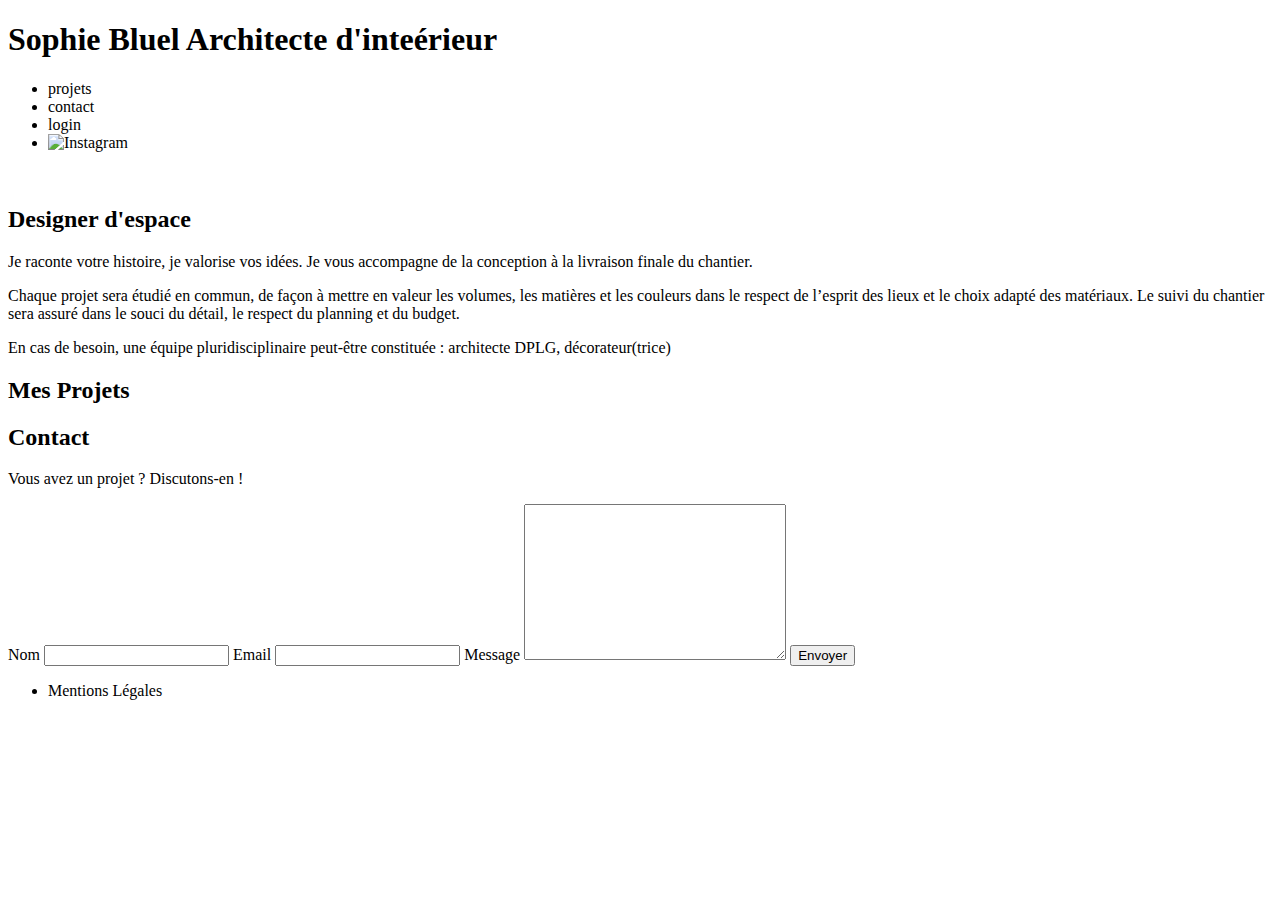
==== FrontEnd/index.html @ a325e03c "Connecting the api and creating gallery" ====
<!DOCTYPE html>
<html lang="fr">
<head>
	<meta charset="UTF-8">
	<title>Sophie Bluel - Architecte d'intérieur</title>
	<meta name="viewport" content="width=device-width, initial-scale=1.0">
	<link rel="preconnect" href="https://fonts.googleapis.com">
	<link rel="preconnect" href="https://fonts.gstatic.com" crossorigin>
	<link href="https://fonts.googleapis.com/css2?family=Syne:wght@700;800&family=Work+Sans&display=swap" rel="stylesheet">
	<meta name="description" content="">
	<link rel="stylesheet" href="./assets/style.css">
</head>
<body>
<header>
	<h1>Sophie Bluel <span>Architecte d'inteérieur</span></h1>
	<nav>
		<ul>
			<li>projets</li>
			<li>contact</li>
			<li>login</li>
			<li><img src="./assets/icons/instagram.png" alt="Instagram"></li>
		</ul>
	</nav>
</header>
<main>
	<section id="introduction">
		<figure>
			<img src="./assets/images/sophie-bluel.png" alt="">
		</figure>
		<article>
			<h2>Designer d'espace</h2>
			<p>Je raconte votre histoire, je valorise vos idées. Je vous accompagne de la conception à la livraison finale du chantier.</p>
			<p>Chaque projet sera étudié en commun, de façon à mettre en valeur les volumes, les matières et les couleurs dans le respect de l’esprit des lieux et le choix adapté des matériaux. Le suivi du chantier sera assuré dans le souci du détail, le respect du planning et du budget.</p>
			<p>En cas de besoin, une équipe pluridisciplinaire peut-être constituée : architecte DPLG, décorateur(trice)</p>
		</article>
	</section>
	<section id="portfolio">
		<h2>Mes Projets</h2>
		<div class="gallery">
		</div>
	</section>
	<section id="contact">
		<h2>Contact</h2>
		<p>Vous avez un projet ? Discutons-en !</p>
		<form action="#" method="post">
			<label for="name">Nom</label>
			<input type="text" name="name" id="name">
			<label for="email">Email</label>
			<input type="email" name="email" id="email">
			<label for="message">Message</label>
			<textarea name="message" id="message" cols="30" rows="10"></textarea>
			<input type="submit" value="Envoyer">
		</form>
	</section>
</main>

<footer>
	<nav>
		<ul>
			<li>Mentions Légales</li>
		</ul>
	</nav>
</footer>
<script src="app.js"></script>
</body>
</html>
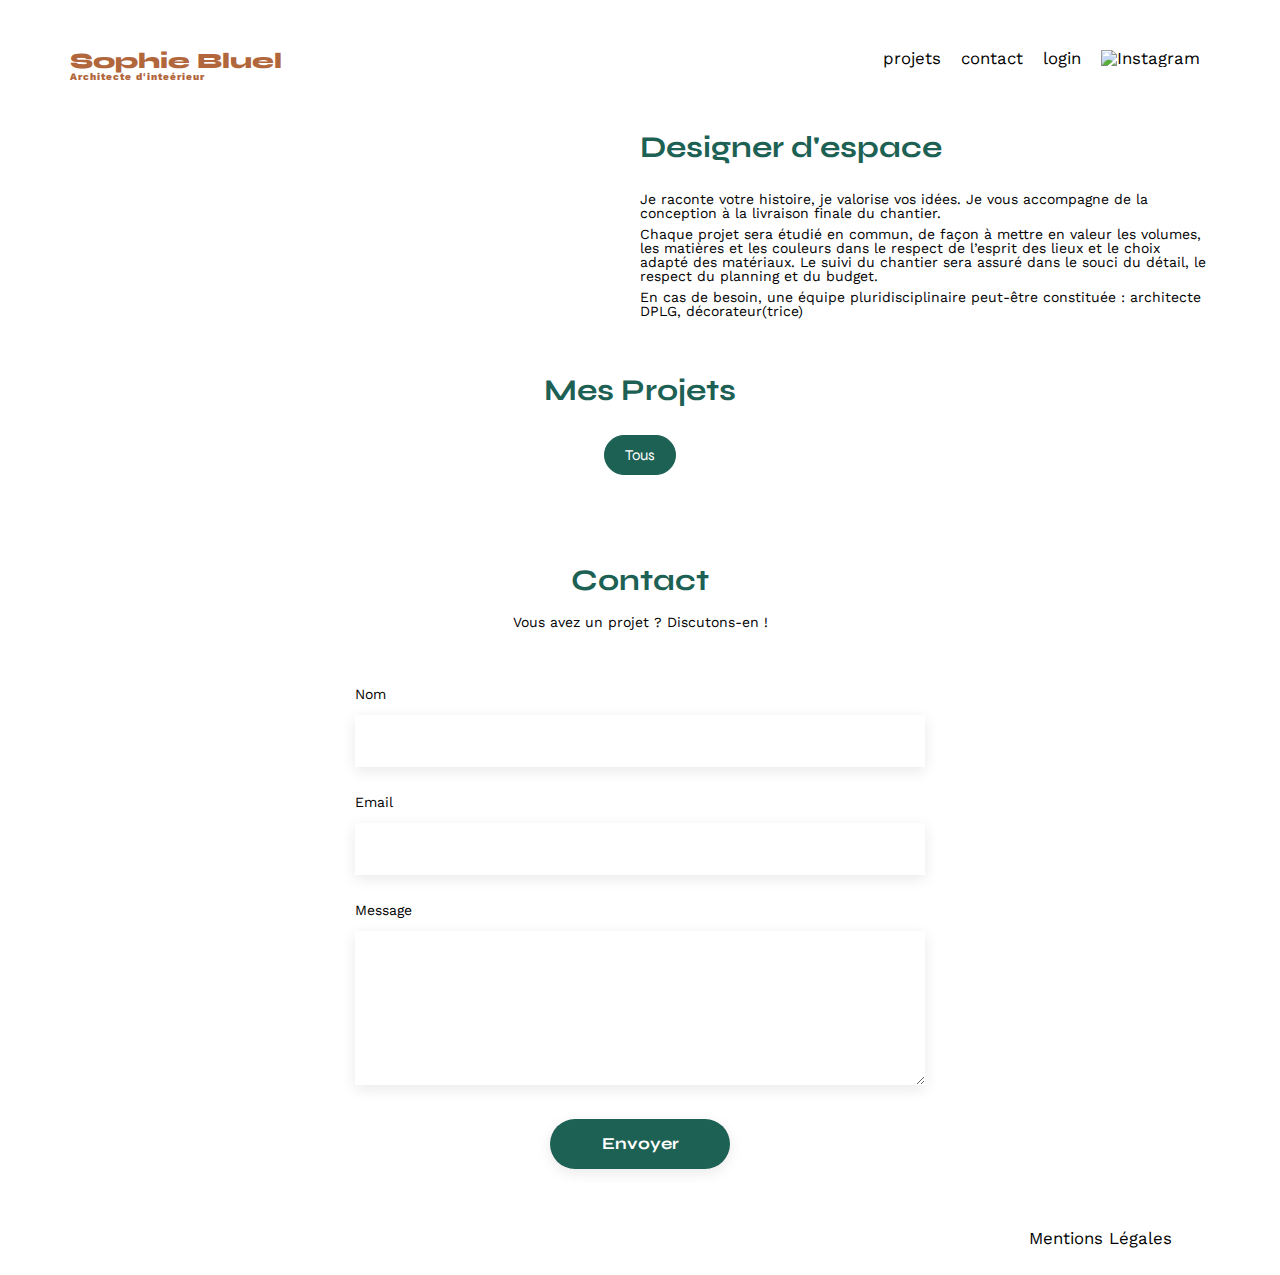
==== commit 981e5bb9: "Création de class active pour les filtres + ajout du css pour pouvoir l'ajouter ou le supprimer" ====
--- a/FrontEnd/index.html
+++ b/FrontEnd/index.html
@@ -36,6 +36,11 @@
 	</section>
 	<section id="portfolio">
 		<h2>Mes Projets</h2>
+		<div class="filterButtons">
+			<button class="filterButton active" name="all">
+				<span class="textButton">Tous</span>
+			</button>
+		</div>
 		<div class="gallery">
 		</div>
 	</section>
--- a/FrontEnd/assets/style.css
+++ b/FrontEnd/assets/style.css
@@ -0,0 +1,218 @@
+/* http://meyerweb.com/eric/tools/css/reset/
+   v2.0 | 20110126
+   License: none (public domain)
+*/
+
+html, body, div, span, applet, object, iframe,
+h1, h2, h3, h4, h5, h6, p, blockquote, pre,
+a, abbr, acronym, address, big, cite, code,
+del, dfn, em, img, ins, kbd, q, s, samp,
+small, strike, strong, sub, sup, tt, var,
+b, u, i, center,
+dl, dt, dd, ol, ul, li,
+fieldset, form, label, legend,
+table, caption, tbody, tfoot, thead, tr, th, td,
+article, aside, canvas, details, embed,
+figure, figcaption, footer, header, hgroup,
+menu, nav, output, ruby, section, summary,
+time, mark, audio, video {
+	margin: 0;
+	padding: 0;
+	border: 0;
+	font-size: 100%;
+	font: inherit;
+	vertical-align: baseline;
+}
+/* HTML5 display-role reset for older browsers */
+article, aside, details, figcaption, figure,
+footer, header, hgroup, menu, nav, section {
+	display: block;
+}
+body {
+	line-height: 1;
+}
+ol, ul {
+	list-style: none;
+}
+blockquote, q {
+	quotes: none;
+}
+blockquote:before, blockquote:after,
+q:before, q:after {
+	content: '';
+	content: none;
+}
+table {
+	border-collapse: collapse;
+	border-spacing: 0;
+}
+/** end reset css**/
+body {
+	max-width: 1140px;
+	margin:auto;
+	font-family: 'Work Sans' ;
+	font-size: 14px;
+}
+header {
+	display: flex;
+	justify-content: space-between;
+	margin: 50px 0
+}
+section {
+	margin: 50px 0
+}
+
+h1{
+	display: flex;
+	flex-direction: column;
+	font-family: 'Syne';
+	font-size: 22px;
+	font-weight: 800;
+	color: #B1663C
+}
+
+h1 > span {
+	font-family: 'Work Sans';
+	font-size:10px;
+	letter-spacing: 0.1em;
+;
+}
+
+h2{
+	font-family: 'Syne';
+	font-weight: 700;
+	font-size: 30px;
+	color: #1D6154
+}
+nav ul {
+	display: flex;
+	align-items: center;
+	list-style-type: none;
+
+}
+nav li {
+	padding: 0 10px;
+	font-size: 1.2em;
+}
+
+li:hover {
+	color: #B1663C;
+}
+#introduction {
+	display: flex;
+	align-items: center;
+}
+#introduction figure {
+	flex: 1
+}
+#introduction img {
+	display: block;
+	margin: auto;
+	width: 80%;
+}
+
+#introduction article {
+	flex: 1
+}
+#introduction h2 {
+	margin-bottom: 1em;
+}
+
+#introduction p {
+	margin-bottom: 0.5em;
+}
+#portfolio h2 {
+	text-align: center;
+	margin-bottom: 1em;
+}
+
+.filterButtons {
+	display: flex;
+	justify-content: center;
+	align-items: center;
+}
+
+.filterButton {
+	border: solid #1D6154 1px;
+	border-radius: 60px;
+	background-color: white;
+	padding: 10px 20px 10px 20px;
+	margin: 0 5px 40px 5px;
+}
+
+.filterButton.active{
+	background-color: #1D6154;
+	color: white;
+}
+
+.filterButton.active span{
+	color: white;
+}
+
+.filterButton span {
+	font-family: 'Syne';
+	font-size: 15px;
+	color: #1D6154;
+}
+
+.gallery {
+	width: 100%;
+	display: grid;
+	grid-template-columns: 1fr 1fr 1fr;
+	grid-column-gap: 20px;
+	grid-row-gap: 20px;
+}
+
+.gallery img {
+	width: 100%;
+
+}
+#contact {
+	width: 50%;
+margin: auto;
+}
+#contact > * {
+	text-align: center;
+
+}
+#contact h2{
+	margin-bottom: 20px;
+}
+#contact form {
+	text-align: left;
+	margin-top:30px;
+	display: flex;
+	flex-direction: column;
+}
+
+#contact input {
+	height: 50px;
+	font-size: 1.2em;
+	border: none;
+	box-shadow: 0px 4px 14px rgba(0, 0, 0, 0.09);
+}
+#contact label {
+	margin: 2em 0 1em 0;
+}
+#contact textarea {
+	border: none;
+	box-shadow: 0px 4px 14px rgba(0, 0, 0, 0.09);
+}
+
+input[type="submit"]{
+	font-family: 'Syne';
+	font-weight: 700;
+	color: white;
+	background-color: #1D6154;
+	margin : 2em auto ;
+	width: 180px;
+	text-align: center;
+	border-radius: 60px ;
+}
+
+footer nav ul {
+	display: flex;
+	justify-content: flex-end;
+	margin: 2em
+}
+
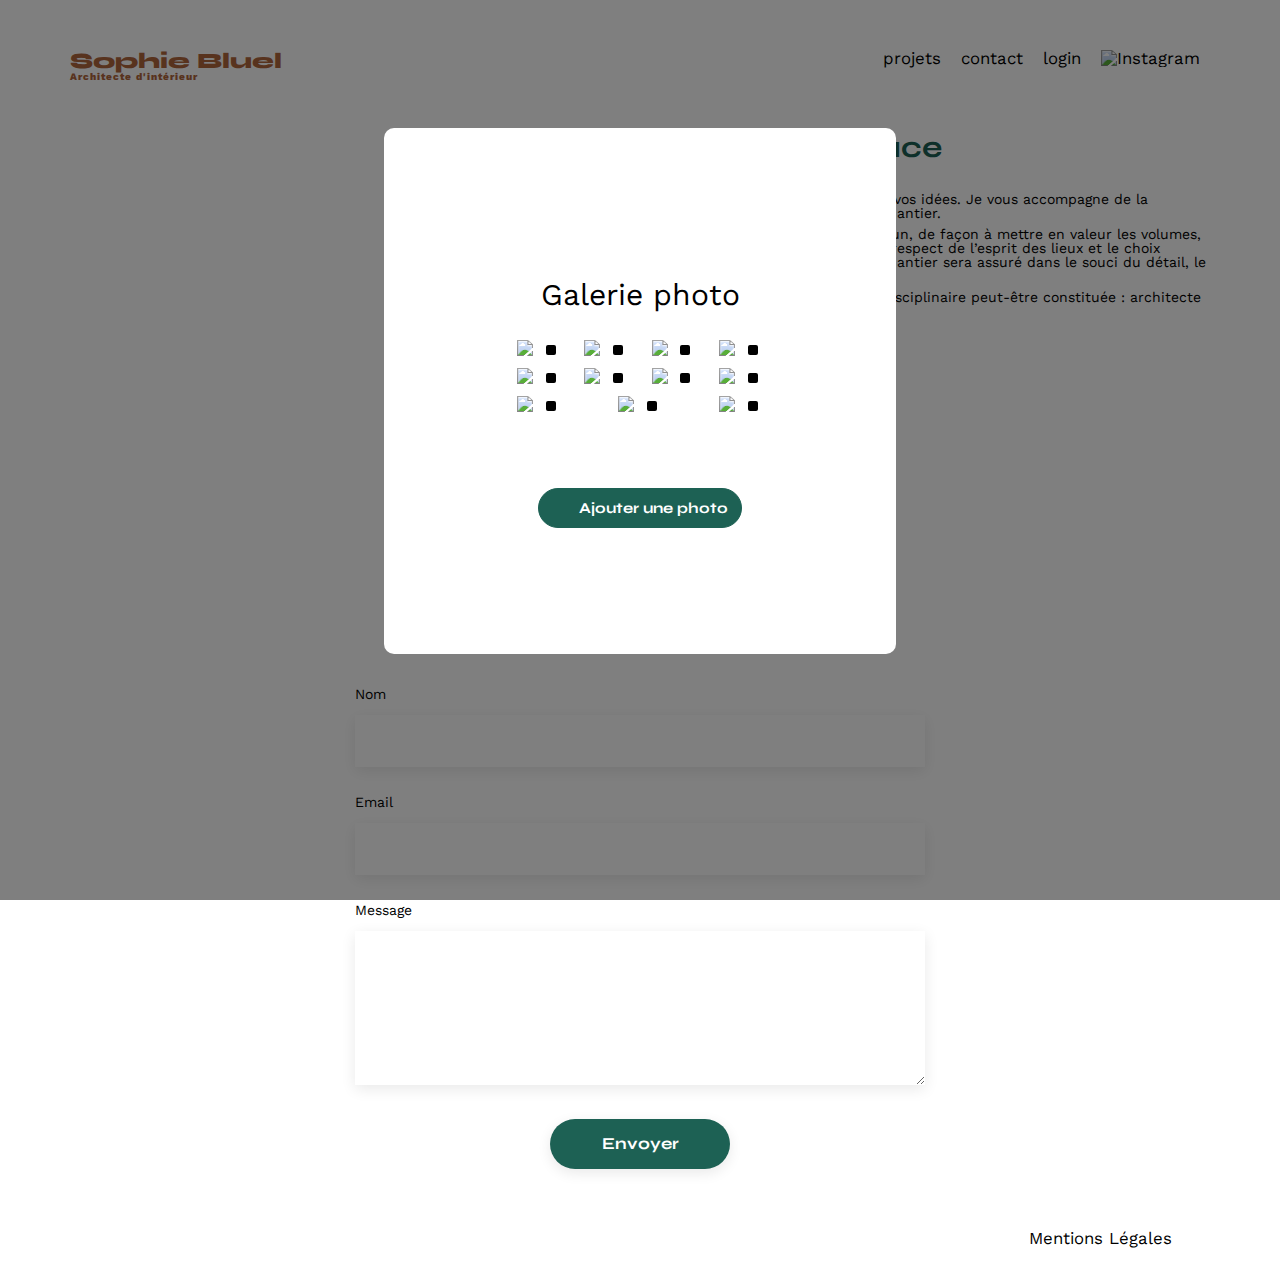
==== commit c2fbdc85: "integration of the admin panel" ====
--- a/FrontEnd/index.html
+++ b/FrontEnd/index.html
@@ -8,16 +8,17 @@
 	<link rel="preconnect" href="https://fonts.gstatic.com" crossorigin>
 	<link href="https://fonts.googleapis.com/css2?family=Syne:wght@700;800&family=Work+Sans&display=swap" rel="stylesheet">
 	<meta name="description" content="">
-	<link rel="stylesheet" href="./assets/style.css">
+	<link rel="stylesheet" href="./assets/css/style.css">
+	<script src="https://kit.fontawesome.com/16c7ddff84.js" crossorigin="anonymous"></script>
 </head>
 <body>
 <header>
-	<h1>Sophie Bluel <span>Architecte d'inteérieur</span></h1>
+	<h1>Sophie Bluel <span>Architecte d'intérieur</span></h1>
 	<nav>
 		<ul>
 			<li>projets</li>
 			<li>contact</li>
-			<li>login</li>
+			<li id="login">login</li>
 			<li><img src="./assets/icons/instagram.png" alt="Instagram"></li>
 		</ul>
 	</nav>
@@ -58,7 +59,61 @@
 		</form>
 	</section>
 </main>
-
+<aside>
+	<div class="background"></div>
+	<div class="containerAdmin">
+		<button class="closeButton"><span class="fas fa-solid fa-xmark" title="Bouton Fermer"></span></button>
+		<h2 class="titleAdmin">Galerie photo</h2>
+		<div class="containerPhotosAdmin">
+			<div class="containerPhoto">
+				<img src="/FrontEnd/assets/images/abajour-tahina.png">
+				<button class="trashIcon fa-solid fa-trash-can"></button>
+			</div>
+			<div class="containerPhoto">
+				<img src="/FrontEnd/assets/images/abajour-tahina.png">
+				<button class="trashIcon fa-solid fa-trash-can"></button>
+			</div>
+			<div class="containerPhoto">
+				<img src="/FrontEnd/assets/images/abajour-tahina.png">
+				<button class="trashIcon fa-solid fa-trash-can"></button>
+			</div>
+			<div class="containerPhoto">
+				<img src="/FrontEnd/assets/images/abajour-tahina.png">
+				<button class="trashIcon fa-solid fa-trash-can"></button>
+			</div>
+			<div class="containerPhoto">
+				<img src="/FrontEnd/assets/images/abajour-tahina.png">
+				<button class="trashIcon fa-solid fa-trash-can"></button>
+			</div>
+			<div class="containerPhoto">
+				<img src="/FrontEnd/assets/images/abajour-tahina.png">
+				<button class="trashIcon fa-solid fa-trash-can"></button>
+			</div>
+			<div class="containerPhoto">
+				<img src="/FrontEnd/assets/images/abajour-tahina.png">
+				<button class="trashIcon fa-solid fa-trash-can"></button>
+			</div>
+			<div class="containerPhoto">
+				<img src="/FrontEnd/assets/images/abajour-tahina.png">
+				<button class="trashIcon fa-solid fa-trash-can"></button>
+			</div>
+			<div class="containerPhoto">
+				<img src="/FrontEnd/assets/images/abajour-tahina.png">
+				<button class="trashIcon fa-solid fa-trash-can"></button>
+			</div>
+			<div class="containerPhoto">
+				<img src="/FrontEnd/assets/images/abajour-tahina.png">
+				<button class="trashIcon fa-solid fa-trash-can"></button>
+			</div>
+			<div class="containerPhoto">
+				<img src="/FrontEnd/assets/images/abajour-tahina.png">
+				<button class="trashIcon fa-solid fa-trash-can"></button>
+			</div>
+		</div>
+		<div class="border"></div>
+		<input type="button" id="addPhoto" value="Ajouter une photo"/>
+	</div>
+</aside>
 <footer>
 	<nav>
 		<ul>
@@ -66,6 +121,6 @@
 		</ul>
 	</nav>
 </footer>
-<script src="app.js"></script>
+<script src="/FrontEnd/assets/scripts/index.js"></script>
 </body>
 </html>
--- a/FrontEnd/assets/css/style.css
+++ b/FrontEnd/assets/css/style.css
@@ -0,0 +1,333 @@
+/* http://meyerweb.com/eric/tools/css/reset/
+   v2.0 | 20110126
+   License: none (public domain)
+*/
+
+html, body, div, span, applet, object, iframe,
+h1, h2, h3, h4, h5, h6, p, blockquote, pre,
+a, abbr, acronym, address, big, cite, code,
+del, dfn, em, img, ins, kbd, q, s, samp,
+small, strike, strong, sub, sup, tt, var,
+b, u, i, center,
+dl, dt, dd, ol, ul, li,
+fieldset, form, label, legend,
+table, caption, tbody, tfoot, thead, tr, th, td,
+article, aside, canvas, details, embed,
+figure, figcaption, footer, header, hgroup,
+menu, nav, output, ruby, section, summary,
+time, mark, audio, video {
+	margin: 0;
+	padding: 0;
+	border: 0;
+	font-size: 100%;
+	font: inherit;
+	vertical-align: baseline;
+}
+/* HTML5 display-role reset for older browsers */
+article, aside, details, figcaption, figure,
+footer, header, hgroup, menu, nav, section {
+	display: block;
+}
+body {
+	line-height: 1;
+}
+ol, ul {
+	list-style: none;
+}
+blockquote, q {
+	quotes: none;
+}
+blockquote:before, blockquote:after,
+q:before, q:after {
+	content: '';
+	content: none;
+}
+table {
+	border-collapse: collapse;
+	border-spacing: 0;
+}
+/** end reset css**/
+body {
+	max-width: 1140px;
+	margin:auto;
+	font-family: 'Work Sans' ;
+	font-size: 14px;
+}
+header {
+	display: flex;
+	justify-content: space-between;
+	margin: 50px 0
+}
+section {
+	margin: 50px 0
+}
+
+h1{
+	display: flex;
+	flex-direction: column;
+	font-family: 'Syne';
+	font-size: 22px;
+	font-weight: 800;
+	color: #B1663C
+}
+
+h1 > span {
+	font-family: 'Work Sans';
+	font-size:10px;
+	letter-spacing: 0.1em;
+;
+}
+
+h2{
+	font-family: 'Syne';
+	font-weight: 700;
+	font-size: 30px;
+	color: #1D6154
+}
+nav ul {
+	display: flex;
+	align-items: center;
+	list-style-type: none;
+
+}
+nav li {
+	padding: 0 10px;
+	font-size: 1.2em;
+}
+
+li:hover {
+	color: #B1663C;
+}
+#introduction {
+	display: flex;
+	align-items: center;
+}
+#introduction figure {
+	flex: 1
+}
+#introduction img {
+	display: block;
+	margin: auto;
+	width: 80%;
+}
+
+#introduction article {
+	flex: 1
+}
+#introduction h2 {
+	margin-bottom: 1em;
+}
+
+#introduction p {
+	margin-bottom: 0.5em;
+}
+#portfolio h2 {
+	text-align: center;
+	margin-bottom: 1em;
+}
+
+.filterButtons {
+	display: flex;
+	justify-content: center;
+	align-items: center;
+}
+
+.filterButton {
+	border: solid #1D6154 1px;
+	border-radius: 60px;
+	background-color: white;
+	padding: 10px 20px 10px 20px;
+	margin: 0 5px 40px 5px;
+}
+
+.filterButton.active {
+	background-color: #1D6154;
+	color: white;
+}
+
+.filterButton.active span{
+	color: white;
+}
+
+.filterButton span {
+	font-family: 'Syne';
+	font-size: 15px;
+	color: #1D6154;
+}
+
+.gallery {
+	width: 100%;
+	display: grid;
+	grid-template-columns: 1fr 1fr 1fr;
+	grid-column-gap: 20px;
+	grid-row-gap: 20px;
+}
+
+.gallery img {
+	width: 100%;
+
+}
+#contact {
+	width: 50%;
+margin: auto;
+}
+#contact > * {
+	text-align: center;
+
+}
+#contact h2{
+	margin-bottom: 20px;
+}
+#contact form {
+	text-align: left;
+	margin-top:30px;
+	display: flex;
+	flex-direction: column;
+}
+
+#contact input {
+	height: 50px;
+	font-size: 1.2em;
+	border: none;
+	box-shadow: 0px 4px 14px rgba(0, 0, 0, 0.09);
+}
+#contact label {
+	margin: 2em 0 1em 0;
+}
+#contact textarea {
+	border: none;
+	box-shadow: 0px 4px 14px rgba(0, 0, 0, 0.09);
+}
+
+input[type="submit"]{
+	font-family: 'Syne';
+	font-weight: 700;
+	color: white;
+	background-color: #1D6154;
+	margin : 2em auto ;
+	width: 180px;
+	text-align: center;
+	border-radius: 60px ;
+}
+
+aside {
+	display: flex;
+	justify-content: center;
+	align-items: center;
+
+}
+
+.containerAdmin {
+	display: flex;
+	flex-direction: column;
+	align-content: center;
+	justify-content: center;
+	position: fixed;
+	top: 0;
+	bottom: 0;
+	z-index: 2;
+	background-color: white;
+	padding: 10%;
+	max-width: 20%;
+	max-height: 30%;
+	border-radius: 10px;
+	margin-top: 10%;
+	margin-bottom: 10%;
+	align-items: center;
+}
+
+.background {
+
+    position: fixed;
+    z-index: 1;
+    left: 0;
+    top: 0;
+    width: 100%;
+    height: 100%;
+    overflow: auto;
+    background-color: black;
+	opacity: 0.5;
+}
+
+.containerAdmin .closeButton {
+	border: none;
+	background-color: white;
+	color: black;
+	position: absolute;
+	top: 0;
+	right: 0;
+	margin: 20px 20px 0 0;
+	font-size: 30px;
+}
+
+.titleAdmin {
+	text-align: center;
+	color: black;
+	font-family: 'Work Sans';
+	margin-bottom: 10%;
+	margin-top: 10%;
+	font-weight: 400;
+}
+
+
+.containerPhotosAdmin {
+	display: flex;
+	justify-content: space-between;
+	flex-wrap: wrap;
+	width: 100%;
+
+}
+
+.containerPhoto {
+	position: relative;
+	width: 17%;
+	margin: 5px 5px 5px 5px;
+}
+
+.containerPhoto img{
+	max-width: 100%;
+}
+
+.containerPhoto button {
+	border: none;
+	background-color: black;
+	color: white;
+	position: absolute;
+	top: 0;
+	right: 0;
+	border-radius: 2px;
+	margin: 5px 5px 0 0;
+	padding: 5px 5px 5px 5px;
+}
+
+.border {
+	z-index: 1;
+	height: 1px;
+	background-color: #B3B3B3;
+	width: 100%;
+	margin-top: 15%;
+
+}
+
+input[type="button"]{
+	border: solid #1D6154 1px;
+    color: white;
+	font-size: 15px;
+	border-radius: 60px;
+	background-color: #1D6154;
+	padding: 10px 40px 10px 40px;
+	margin-top: 30px;
+	font-family: 'Syne';
+	font-weight: 700; 
+	width: 80%;
+	margin-bottom: 0;
+}
+
+
+
+footer nav ul {
+	display: flex;
+	justify-content: flex-end;
+	margin: 2em
+}
+
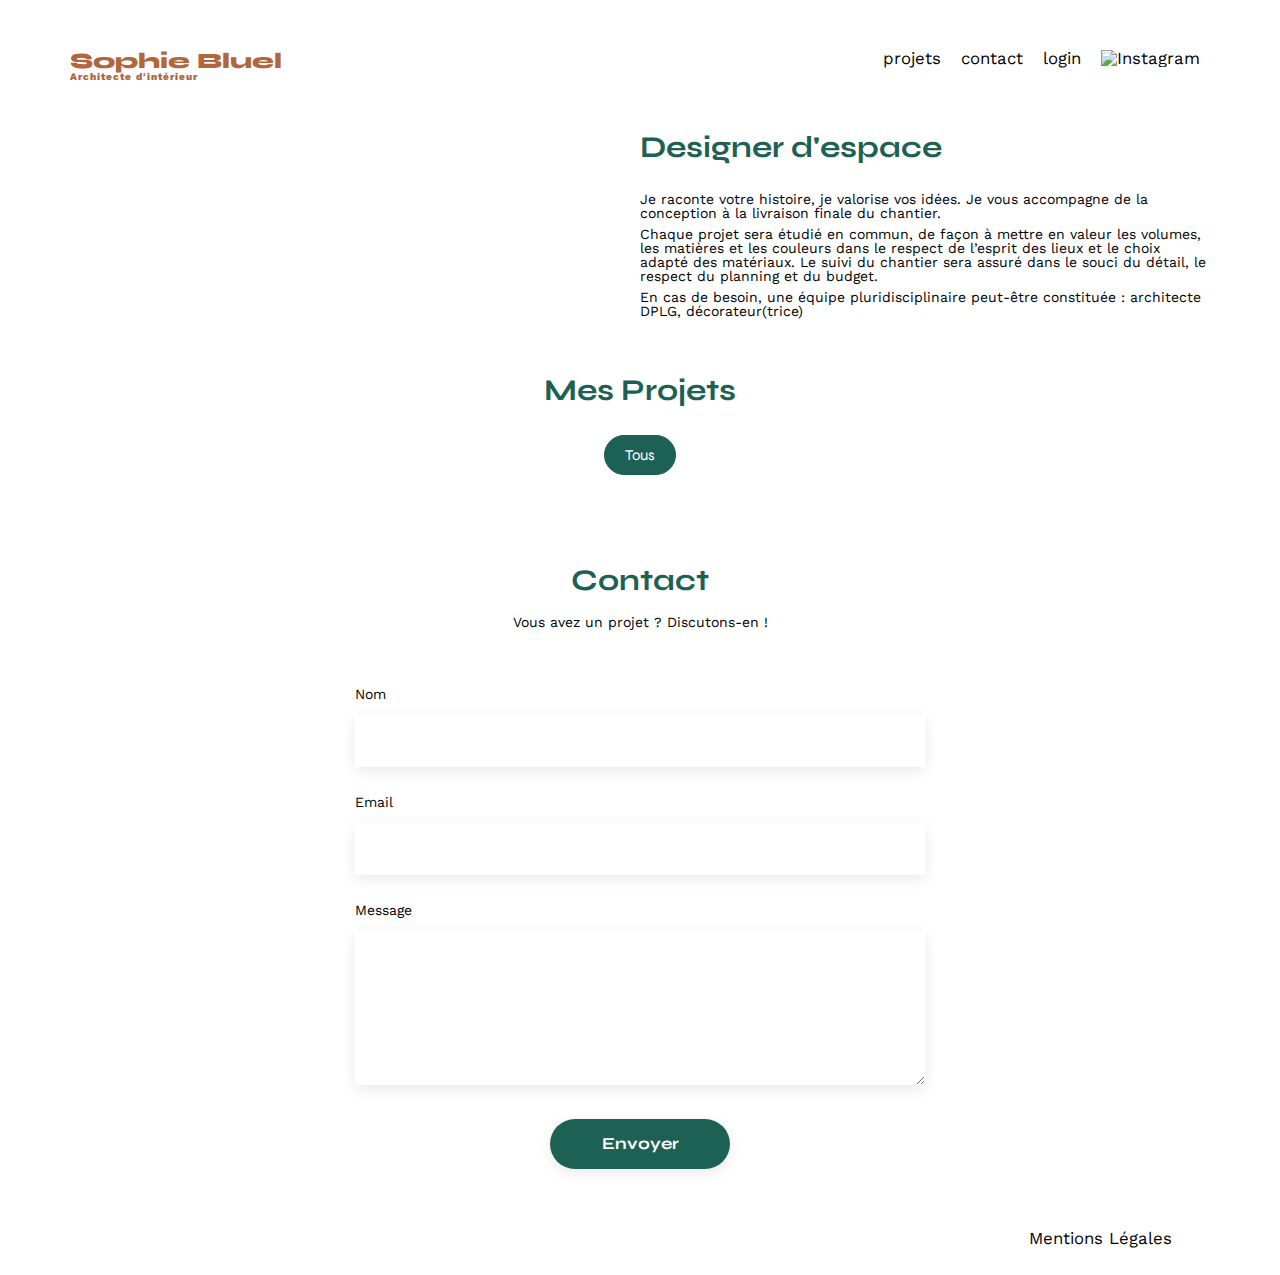
==== commit d6f78083: "post method not working" ====
--- a/FrontEnd/index.html
+++ b/FrontEnd/index.html
@@ -18,7 +18,7 @@
 		<ul>
 			<li>projets</li>
 			<li>contact</li>
-			<li id="login">login</li>
+			<li class="login">login</li>
 			<li><img src="./assets/icons/instagram.png" alt="Instagram"></li>
 		</ul>
 	</nav>
@@ -36,7 +36,13 @@
 		</article>
 	</section>
 	<section id="portfolio">
-		<h2>Mes Projets</h2>
+		<div class="titleEditButton">
+			<h2>Mes Projets</h2>
+			<a id="editButton" href="#">
+				<span class="fa-regular fa-pen-to-square"></span>
+				<p>modifier</p>
+			</a>
+		</div>
 		<div class="filterButtons">
 			<button class="filterButton active" name="all">
 				<span class="textButton">Tous</span>
@@ -59,59 +65,43 @@
 		</form>
 	</section>
 </main>
-<aside>
-	<div class="background"></div>
+<aside id="editPage">
+	<div id="background"></div>
 	<div class="containerAdmin">
 		<button class="closeButton"><span class="fas fa-solid fa-xmark" title="Bouton Fermer"></span></button>
 		<h2 class="titleAdmin">Galerie photo</h2>
 		<div class="containerPhotosAdmin">
-			<div class="containerPhoto">
-				<img src="/FrontEnd/assets/images/abajour-tahina.png">
-				<button class="trashIcon fa-solid fa-trash-can"></button>
-			</div>
-			<div class="containerPhoto">
-				<img src="/FrontEnd/assets/images/abajour-tahina.png">
-				<button class="trashIcon fa-solid fa-trash-can"></button>
-			</div>
-			<div class="containerPhoto">
-				<img src="/FrontEnd/assets/images/abajour-tahina.png">
-				<button class="trashIcon fa-solid fa-trash-can"></button>
-			</div>
-			<div class="containerPhoto">
-				<img src="/FrontEnd/assets/images/abajour-tahina.png">
-				<button class="trashIcon fa-solid fa-trash-can"></button>
-			</div>
-			<div class="containerPhoto">
-				<img src="/FrontEnd/assets/images/abajour-tahina.png">
-				<button class="trashIcon fa-solid fa-trash-can"></button>
-			</div>
-			<div class="containerPhoto">
-				<img src="/FrontEnd/assets/images/abajour-tahina.png">
-				<button class="trashIcon fa-solid fa-trash-can"></button>
-			</div>
-			<div class="containerPhoto">
-				<img src="/FrontEnd/assets/images/abajour-tahina.png">
-				<button class="trashIcon fa-solid fa-trash-can"></button>
-			</div>
-			<div class="containerPhoto">
-				<img src="/FrontEnd/assets/images/abajour-tahina.png">
-				<button class="trashIcon fa-solid fa-trash-can"></button>
-			</div>
-			<div class="containerPhoto">
-				<img src="/FrontEnd/assets/images/abajour-tahina.png">
-				<button class="trashIcon fa-solid fa-trash-can"></button>
-			</div>
-			<div class="containerPhoto">
-				<img src="/FrontEnd/assets/images/abajour-tahina.png">
-				<button class="trashIcon fa-solid fa-trash-can"></button>
-			</div>
-			<div class="containerPhoto">
-				<img src="/FrontEnd/assets/images/abajour-tahina.png">
-				<button class="trashIcon fa-solid fa-trash-can"></button>
-			</div>
 		</div>
 		<div class="border"></div>
-		<input type="button" id="addPhoto" value="Ajouter une photo"/>
+		<input type="button" id="addWindow" value="Ajouter une photo"/>
+	</div>
+</aside>
+<aside id="addPhoto">
+	<div id="background"></div>
+	<div class="containerAddPhotos">
+		<button id="previousButton"><span class="fa-solid fa-arrow-left" title="Bouton Fermer"></span></button>
+		<button class="closeButton"><span class="fas fa-solid fa-xmark" title="Bouton précédent"></span></button>
+		<h2 class="titleAddPhoto">Ajout photo</h2>
+		<div id="containerAddPhoto">
+			<img src="/FrontEnd/assets/icons/picture-svgrepo-com-1.png" alt="">
+			<input type="button" id="addPhotoButton" value="+ Ajouter photo"/>
+			<p>jpg, png : 4mo max</p>
+		</div>
+		<div class="inputContainer">
+			<label for="title">Titre</label>
+			<input type="text" id="title" name="title" required/>
+		</div>
+		<div class="inputContainer">
+			<label for="category">Catégorie</label>
+			<select id="category" name="category" required>
+				<option value=""></option>
+				<option value="Objets">Objets</option>
+				<option value="Appartements">Appartements</option>
+				<option value="Hotels & restaurants">Hotels & restaurants</option>
+			</select>
+		</div>
+		<div class="border"></div>
+		<input type="button" class="validationButton valide" value="Valider"/>
 	</div>
 </aside>
 <footer>
@@ -121,6 +111,7 @@
 		</ul>
 	</nav>
 </footer>
+<script src="/FrontEnd/assets/scripts/admin.js"></script>
 <script src="/FrontEnd/assets/scripts/index.js"></script>
 </body>
 </html>
--- a/FrontEnd/assets/css/style.css
+++ b/FrontEnd/assets/css/style.css
@@ -126,6 +126,25 @@
 	margin-bottom: 1em;
 }
 
+.titleEditButton {
+	display: flex;
+	justify-content: center;
+	align-items: baseline;
+}
+
+#editButton {
+	color: black;
+	text-decoration: none;
+	display: none;
+	margin-left: 2%;
+	font-weight: 700;
+
+}
+
+#editButton span {
+	padding-right: 20%;
+}
+
 .filterButtons {
 	display: flex;
 	justify-content: center;
@@ -210,12 +229,13 @@
 	border-radius: 60px ;
 }
 
-aside {
-	display: flex;
-	justify-content: center;
-	align-items: center;
-
-}
+#editPage {
+	display: none;
+	justify-content: center;
+	align-items: center;
+
+}
+
 
 .containerAdmin {
 	display: flex;
@@ -236,7 +256,7 @@
 	align-items: center;
 }
 
-.background {
+#background {
 
     position: fixed;
     z-index: 1;
@@ -304,7 +324,7 @@
 	z-index: 1;
 	height: 1px;
 	background-color: #B3B3B3;
-	width: 100%;
+	width: 200%;
 	margin-top: 15%;
 
 }
@@ -323,6 +343,130 @@
 	margin-bottom: 0;
 }
 
+#addPhoto {
+	display: none;
+	justify-content: center;
+	align-items: center;
+}
+
+.containerAddPhotos {
+	display: flex;
+	flex-direction: column;
+	align-content: center;
+	justify-content: center;
+	position: fixed;
+	top: 0;
+	bottom: 0;
+	z-index: 2;
+	background-color: white;
+	padding: 5% 10% 5% 10%;
+	margin-top: 5%;
+	max-width: 50%;
+	max-height: 50%;
+	height: fit-content;
+	border-radius: 10px;
+	align-items: center;
+}
+
+.titleAddPhoto {
+	text-align: center;
+	color: black;
+	font-family: 'Work Sans';
+	margin-bottom: 20%;
+	margin-top: 5%;
+	font-weight: 400;
+}
+
+.containerAddPhotos #previousButton {
+	border: none;
+	background-color: white;
+	color: black;
+	position: absolute;
+	top: 0;
+	left: 0;
+	margin: 20px 0px 0 20px;
+	font-size: 30px;
+}
+
+.containerAddPhotos .closeButton {
+	border: none;
+	background-color: white;
+	color: black;
+	position: absolute;
+	top: 0;
+	right: 0;
+	margin: 20px 20px 0 0;
+	font-size: 30px;
+}
+
+#containerAddPhoto {
+	display: flex;
+	flex-direction: column;
+	align-items: center;
+	background-color: #e8f1f6;
+	width: 200%;
+	border-radius: 3px;
+	padding-top: 20px;
+	padding-bottom: 20px;
+}
+
+.photoToAdd {
+	width: 100px;
+}
+
+input[type="button"]#addPhotoButton {
+	border: none;
+    color: #306685;
+	font-size: 15px;
+	border-radius: 60px;
+	background-color: #cbd6dc;
+	padding: 10px 40px 10px 40px;
+	margin-top: 10px;
+	margin-bottom: 10px;
+	font-family: 'Syne';
+	font-weight: 700; 
+	width: auto;
+}
+
+.inputContainer {
+	display: flex;
+	flex-direction: column;
+	width: 200%;
+	margin-top: 20px;
+}
+
+.inputContainer label {
+	margin-bottom: 3px;
+}
+
+.inputContainer input {
+	border: none;
+	box-shadow: 0px 4px 14px rgba(0, 0, 0, 0.09);
+	height: 50px;
+	font-size: 20px;
+	outline: none;
+}
+
+.inputContainer select {
+	border-color: white;
+	box-shadow: 0px 4px 14px rgba(0, 0, 0, 0.09);
+	height: 50px;
+	font-size: 20px;
+	outline: 0px;
+}
+
+.containerAddPhotos .notValide {
+	background-color: #a7a7a7;
+	border: none;
+	width: 120%;
+}
+
+.containerAddPhotos .valide {
+	background-color: #1D6154;
+	border: none;
+	width: 120%;
+}
+
 
 
 footer nav ul {
